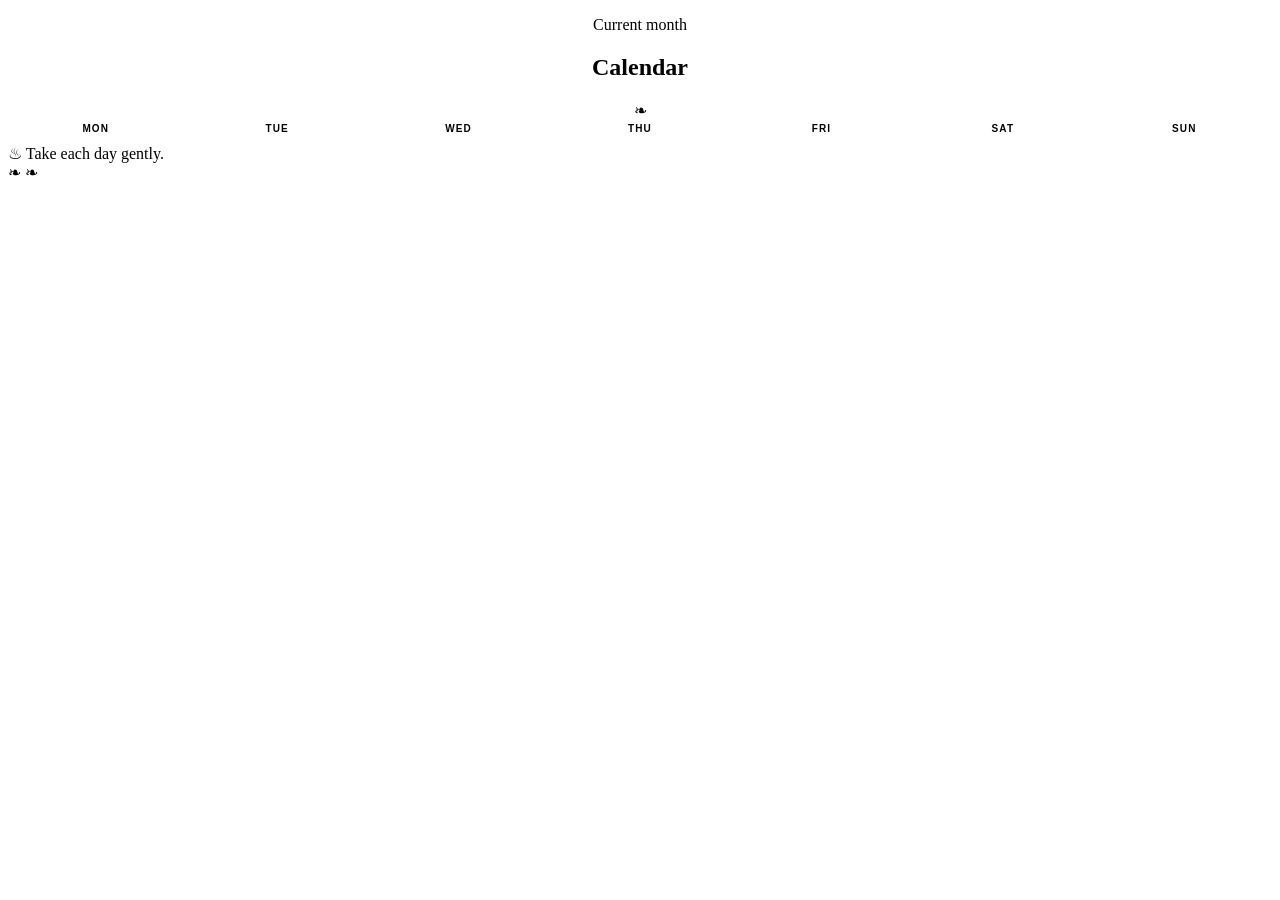
==== calendar.html @ 644a2b5f "Add calendar.html for Onsen Calendar structure This file contains the HTML structure and styling for" ====
<!DOCTYPE html>
<html lang="en">

<head>

    <meta charset="UTF-8">

    <meta
        name="viewport"
        content="width=device-width, initial-scale=1.0"
    >

    <title>Onsen Calendar</title>

    <link
        rel="stylesheet"
        href="css/onsen.css"
    >

    <style>

        /* =====================================================
           Calendar-specific styling
           ===================================================== */

        .onsen-calendar-header {
            position: relative;
            z-index: 1;

            text-align: center;
        }


        .onsen-calendar-grid {
            position: relative;
            z-index: 1;

            display: grid;
            grid-template-columns: repeat(7, 1fr);

            gap: 6px;
        }


        .onsen-calendar-weekday {
            padding: 3px 0 10px;

            color: var(--onsen-sage-light);

            text-align: center;

            font-family:
                Arial,
                Helvetica,
                sans-serif;

            font-size: 10px;
            font-weight: bold;
            letter-spacing: 0.11em;
            text-transform: uppercase;
        }


        .onsen-calendar-day {
            display: grid;
            place-items: center;

            min-width: 0;
            aspect-ratio: 1;

            color: var(--onsen-text);

            background: rgba(255, 255, 255, 0.018);

            border: 1px solid var(--onsen-border-light);
            border-radius: var(--onsen-radius-small);

            font-size: clamp(14px, 3.5vw, 17px);

            transition:
                color 160ms ease,
                background 160ms ease,
                border-color 160ms ease;
        }


        .onsen-calendar-day:not(
            .onsen-calendar-day-empty
        ):hover {
            color: var(--onsen-sage-light);

            background: rgba(125, 141, 114, 0.08);

            border-color: rgba(168, 182, 154, 0.24);
        }


        .onsen-calendar-day-empty {
            background: transparent;
            border-color: transparent;
        }


        .onsen-calendar-day-today {
            color: #182015;

            background:
                linear-gradient(
                    145deg,
                    var(--onsen-sage-light),
                    var(--onsen-sage)
                );

            border-color: rgba(211, 222, 199, 0.52);

            box-shadow:
                0 0 0 3px rgba(126, 147, 112, 0.11),
                0 5px 14px rgba(0, 0, 0, 0.30);

            font-weight: bold;
        }


        .onsen-calendar-day-today:hover {
            color: #182015;

            background:
                linear-gradient(
                    145deg,
                    var(--onsen-sage-light),
                    var(--onsen-sage)
                );
        }


        @media (max-width: 500px) {

            .onsen-calendar-grid {
                gap: 4px;
            }


            .onsen-calendar-day {
                border-radius: 7px;
            }

        }

    </style>

</head>


<body>

    <section
        class="onsen-widget"
        aria-label="Calendar for the current month"
    >

        <div class="onsen-content">

            <header class="onsen-calendar-header">

                <p class="onsen-label onsen-center">
                    Current month
                </p>


                <h1
                    class="onsen-title onsen-margin-top-small"
                    id="calendarMonth"
                >
                    Calendar
                </h1>


                <div
                    class="onsen-divider"
                    aria-hidden="true"
                >
                    <span class="onsen-divider-symbol">
                        ❧
                    </span>
                </div>

            </header>


            <div
                class="onsen-calendar-grid"
                id="calendarGrid"
                role="grid"
                aria-label="Days in the current month"
            >

                <div
                    class="onsen-calendar-weekday"
                    role="columnheader"
                >
                    Mon
                </div>

                <div
                    class="onsen-calendar-weekday"
                    role="columnheader"
                >
                    Tue
                </div>

                <div
                    class="onsen-calendar-weekday"
                    role="columnheader"
                >
                    Wed
                </div>

                <div
                    class="onsen-calendar-weekday"
                    role="columnheader"
                >
                    Thu
                </div>

                <div
                    class="onsen-calendar-weekday"
                    role="columnheader"
                >
                    Fri
                </div>

                <div
                    class="onsen-calendar-weekday"
                    role="columnheader"
                >
                    Sat
                </div>

                <div
                    class="onsen-calendar-weekday"
                    role="columnheader"
                >
                    Sun
                </div>

            </div>


            <footer class="onsen-footer">

                <span
                    class="onsen-footer-line"
                    aria-hidden="true"
                ></span>

                <span
                    class="onsen-footer-symbol"
                    aria-hidden="true"
                >
                    ♨
                </span>

                <span>
                    Take each day gently.
                </span>

                <span
                    class="onsen-footer-line"
                    aria-hidden="true"
                ></span>

            </footer>

        </div>


        <div
            class="onsen-steam"
            aria-hidden="true"
        >
            <span></span>
            <span></span>
            <span></span>
        </div>


        <div
            class="onsen-plant"
            aria-hidden="true"
        >
            <span>❧</span>
            <span>❧</span>
        </div>

    </section>


    <script src="js/onsen.js"></script>


    <script>

        function renderCalendar() {

            onsenRenderCurrentCalendar({
                titleId: "calendarMonth",
                gridId: "calendarGrid"
            });

        }


        renderCalendar();


        onsenRefreshAfterMidnight(() => {

            renderCalendar();

        });

    </script>

</body>

</html>
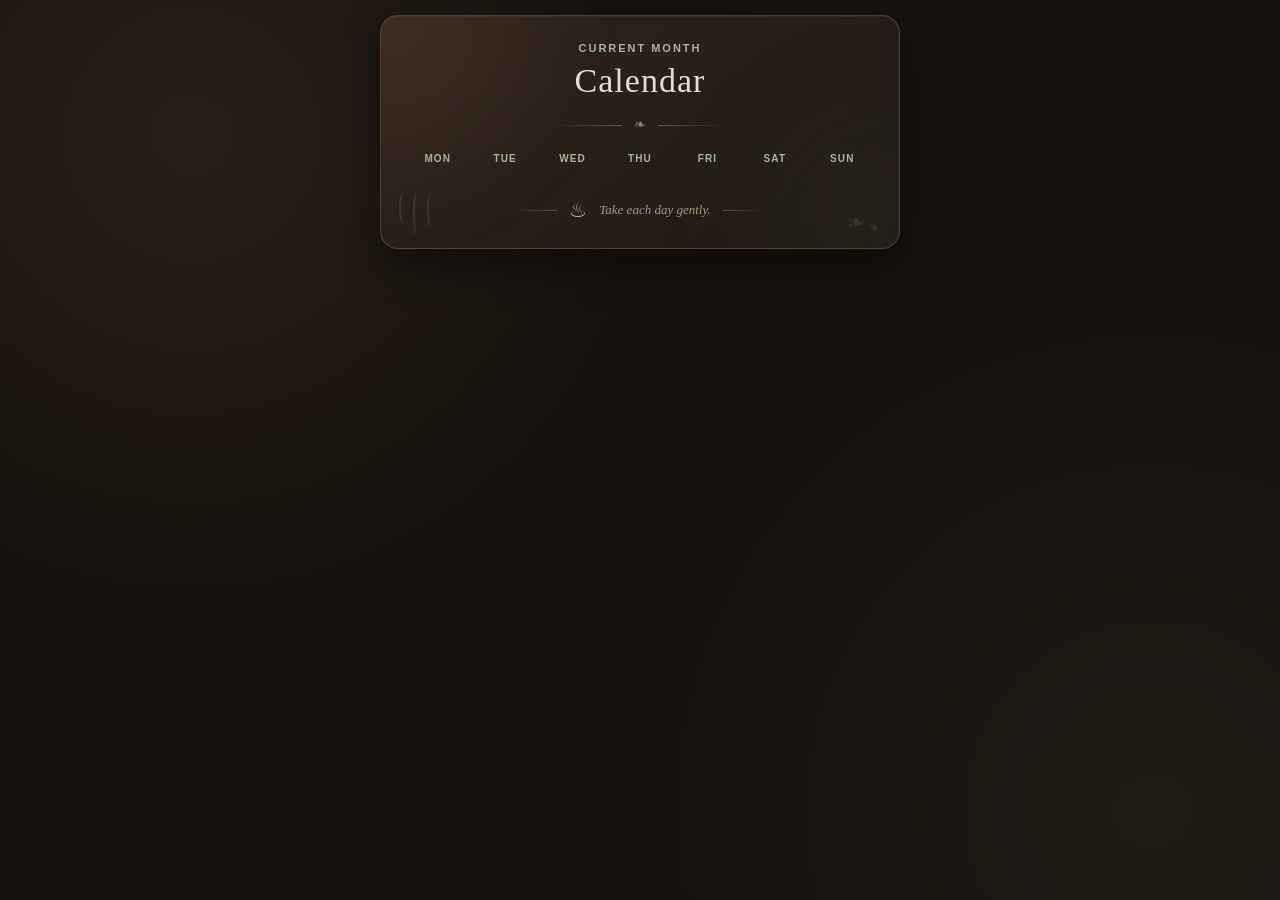
==== commit a1a2d87f: "Change stylesheet reference from onsen.css to widgets.css" ====
--- a/calendar.html
+++ b/calendar.html
@@ -14,7 +14,7 @@
 
     <link
         rel="stylesheet"
-        href="css/onsen.css"
+        href="widgets.css"
     >
 
     <style>
--- a/widgets.css
+++ b/widgets.css
@@ -0,0 +1,611 @@
+/* ==========================================================
+   NIGHT ONSEN WIDGET THEME
+   Shared styling for all Notion widgets
+   ========================================================== */
+
+
+/* ==========================================================
+   1. Theme variables
+   ========================================================== */
+
+:root {
+    --onsen-page-background: #17120e;
+
+    --onsen-card-top: #30251d;
+    --onsen-card-bottom: #1f1813;
+
+    --onsen-text: #e8dece;
+    --onsen-muted: #a79785;
+
+    --onsen-brown: #a9825d;
+    --onsen-brown-light: #cfb08c;
+    --onsen-brown-dark: #6f5139;
+
+    --onsen-sage: #7d8d72;
+    --onsen-sage-light: #a8b69a;
+    --onsen-sage-dark: #53624d;
+
+    --onsen-border: rgba(181, 145, 106, 0.30);
+    --onsen-border-light: rgba(205, 180, 145, 0.10);
+
+    --onsen-shadow: rgba(0, 0, 0, 0.45);
+
+    --onsen-radius-large: 18px;
+    --onsen-radius-medium: 12px;
+    --onsen-radius-small: 8px;
+}
+
+
+/* ==========================================================
+   2. Basic reset
+   ========================================================== */
+
+* {
+    box-sizing: border-box;
+}
+
+html,
+body {
+    width: 100%;
+    min-height: 100%;
+    margin: 0;
+}
+
+button,
+input,
+select,
+textarea {
+    font: inherit;
+}
+
+
+/* ==========================================================
+   3. Page layout
+   ========================================================== */
+
+body {
+    display: flex;
+    align-items: center;
+    justify-content: center;
+
+    padding: 15px;
+
+    color: var(--onsen-text);
+
+    background:
+        radial-gradient(
+            circle at 15% 15%,
+            rgba(125, 90, 60, 0.18),
+            transparent 35%
+        ),
+        radial-gradient(
+            circle at 90% 90%,
+            rgba(92, 112, 82, 0.10),
+            transparent 35%
+        ),
+        var(--onsen-page-background);
+
+    font-family:
+        Georgia,
+        "Times New Roman",
+        serif;
+}
+
+
+/* ==========================================================
+   4. Main widget card
+   ========================================================== */
+
+.onsen-widget {
+    position: relative;
+
+    width: min(100%, 520px);
+    padding: 26px;
+
+    overflow: hidden;
+
+    background:
+        linear-gradient(
+            145deg,
+            var(--onsen-card-top),
+            var(--onsen-card-bottom)
+        );
+
+    border: 1px solid var(--onsen-border);
+    border-radius: var(--onsen-radius-large);
+
+    box-shadow:
+        inset 0 1px 0 rgba(255, 240, 220, 0.05),
+        0 15px 40px var(--onsen-shadow);
+}
+
+
+/* Warm brown glow */
+
+.onsen-widget::before {
+    content: "";
+
+    position: absolute;
+    top: -90px;
+    left: -90px;
+
+    width: 230px;
+    height: 230px;
+
+    background: rgba(176, 130, 90, 0.10);
+    border-radius: 50%;
+
+    filter: blur(55px);
+
+    pointer-events: none;
+}
+
+
+/* Muted sage glow */
+
+.onsen-widget::after {
+    content: "";
+
+    position: absolute;
+    right: -90px;
+    bottom: -90px;
+
+    width: 220px;
+    height: 220px;
+
+    background: rgba(118, 144, 104, 0.08);
+    border-radius: 50%;
+
+    filter: blur(60px);
+
+    pointer-events: none;
+}
+
+
+/* Keeps widget content above the decorative glows */
+
+.onsen-content {
+    position: relative;
+    z-index: 1;
+}
+
+
+/* ==========================================================
+   5. Typography
+   ========================================================== */
+
+.onsen-title {
+    margin: 0;
+
+    color: var(--onsen-text);
+
+    text-align: center;
+    font-size: clamp(28px, 6vw, 34px);
+    font-weight: normal;
+    letter-spacing: 0.03em;
+}
+
+.onsen-title-accent {
+    color: var(--onsen-brown-light);
+}
+
+.onsen-subtitle {
+    margin: 8px 0 0;
+
+    color: var(--onsen-muted);
+
+    text-align: center;
+    font-size: 14px;
+    font-style: italic;
+}
+
+.onsen-label {
+    margin: 0;
+
+    color: var(--onsen-sage-light);
+
+    font-family:
+        Arial,
+        Helvetica,
+        sans-serif;
+
+    font-size: 11px;
+    font-weight: bold;
+    letter-spacing: 0.18em;
+    text-transform: uppercase;
+}
+
+.onsen-text {
+    color: var(--onsen-text);
+}
+
+.onsen-muted {
+    color: var(--onsen-muted);
+}
+
+.onsen-sage-text {
+    color: var(--onsen-sage-light);
+}
+
+.onsen-brown-text {
+    color: var(--onsen-brown-light);
+}
+
+
+/* ==========================================================
+   6. Divider
+   ========================================================== */
+
+.onsen-divider {
+    display: flex;
+    align-items: center;
+    justify-content: center;
+    gap: 12px;
+
+    margin: 18px 0;
+
+    color: var(--onsen-sage);
+}
+
+.onsen-divider::before,
+.onsen-divider::after {
+    content: "";
+
+    width: 70px;
+    height: 1px;
+}
+
+.onsen-divider::before {
+    background:
+        linear-gradient(
+            to right,
+            transparent,
+            rgba(150, 170, 135, 0.45)
+        );
+}
+
+.onsen-divider::after {
+    background:
+        linear-gradient(
+            to left,
+            transparent,
+            rgba(150, 170, 135, 0.45)
+        );
+}
+
+.onsen-divider-symbol {
+    font-size: 14px;
+    line-height: 1;
+}
+
+
+/* ==========================================================
+   7. Footer
+   ========================================================== */
+
+.onsen-footer {
+    display: flex;
+    align-items: center;
+    justify-content: center;
+    gap: 12px;
+
+    margin-top: 24px;
+
+    color: var(--onsen-muted);
+
+    text-align: center;
+    font-size: 13px;
+    font-style: italic;
+}
+
+.onsen-footer-line {
+    width: 42px;
+    height: 1px;
+}
+
+.onsen-footer-line:first-child {
+    background:
+        linear-gradient(
+            to right,
+            transparent,
+            rgba(176, 145, 110, 0.45)
+        );
+}
+
+.onsen-footer-line:last-child {
+    background:
+        linear-gradient(
+            to left,
+            transparent,
+            rgba(176, 145, 110, 0.45)
+        );
+}
+
+.onsen-footer-symbol {
+    color: var(--onsen-brown-light);
+
+    font-size: 20px;
+    font-style: normal;
+}
+
+
+/* ==========================================================
+   8. Buttons
+   ========================================================== */
+
+.onsen-button {
+    display: inline-flex;
+    align-items: center;
+    justify-content: center;
+
+    padding: 10px 18px;
+
+    color: #f6f2eb;
+    background:
+        linear-gradient(
+            145deg,
+            var(--onsen-sage),
+            var(--onsen-sage-dark)
+        );
+
+    border: 1px solid rgba(204, 219, 194, 0.16);
+    border-radius: var(--onsen-radius-medium);
+
+    cursor: pointer;
+
+    transition:
+        transform 160ms ease,
+        filter 160ms ease,
+        border-color 160ms ease;
+}
+
+.onsen-button:hover {
+    border-color: rgba(204, 219, 194, 0.30);
+
+    filter: brightness(1.06);
+    transform: translateY(-1px);
+}
+
+.onsen-button:focus-visible {
+    outline: 2px solid var(--onsen-sage-light);
+    outline-offset: 3px;
+}
+
+.onsen-button-secondary {
+    color: var(--onsen-text);
+    background: rgba(255, 255, 255, 0.025);
+
+    border: 1px solid var(--onsen-border-light);
+}
+
+.onsen-button-secondary:hover {
+    background: rgba(125, 141, 114, 0.10);
+    border-color: rgba(168, 182, 154, 0.35);
+}
+
+
+/* ==========================================================
+   9. Small panels and tiles
+   ========================================================== */
+
+.onsen-panel {
+    background: rgba(255, 255, 255, 0.018);
+
+    border: 1px solid var(--onsen-border-light);
+    border-radius: var(--onsen-radius-medium);
+}
+
+.onsen-panel-sage {
+    background: rgba(125, 141, 114, 0.08);
+
+    border: 1px solid rgba(168, 182, 154, 0.18);
+    border-radius: var(--onsen-radius-medium);
+}
+
+.onsen-panel-brown {
+    background: rgba(169, 130, 93, 0.08);
+
+    border: 1px solid rgba(207, 176, 140, 0.16);
+    border-radius: var(--onsen-radius-medium);
+}
+
+
+/* ==========================================================
+   10. Steam decoration
+   ========================================================== */
+
+.onsen-steam {
+    position: absolute;
+    bottom: 12px;
+    left: 18px;
+
+    display: flex;
+    gap: 6px;
+
+    opacity: 0.12;
+
+    pointer-events: none;
+}
+
+.onsen-steam span {
+    display: block;
+
+    width: 8px;
+
+    border-left: 2px solid #d7c0a0;
+    border-radius: 50%;
+
+    animation: onsen-steam-rise 5s ease-in-out infinite;
+}
+
+.onsen-steam span:nth-child(1) {
+    height: 32px;
+}
+
+.onsen-steam span:nth-child(2) {
+    height: 44px;
+
+    animation-delay: 0.8s;
+}
+
+.onsen-steam span:nth-child(3) {
+    height: 36px;
+
+    animation-delay: 1.6s;
+}
+
+@keyframes onsen-steam-rise {
+    0%,
+    100% {
+        opacity: 0.2;
+
+        transform:
+            translateY(7px)
+            rotate(4deg);
+    }
+
+    50% {
+        opacity: 0.75;
+
+        transform:
+            translateY(-7px)
+            rotate(-4deg);
+    }
+}
+
+
+/* ==========================================================
+   11. Botanical decoration
+   ========================================================== */
+
+.onsen-plant {
+    position: absolute;
+    right: 18px;
+    bottom: 12px;
+
+    display: flex;
+    align-items: flex-end;
+    gap: 3px;
+
+    color: var(--onsen-sage);
+
+    opacity: 0.20;
+
+    pointer-events: none;
+}
+
+.onsen-plant span:first-child {
+    font-size: 22px;
+
+    transform: rotate(-14deg);
+}
+
+.onsen-plant span:last-child {
+    font-size: 15px;
+
+    transform: rotate(12deg);
+}
+
+
+/* ==========================================================
+   12. Useful layout utilities
+   ========================================================== */
+
+.onsen-center {
+    text-align: center;
+}
+
+.onsen-flex {
+    display: flex;
+}
+
+.onsen-flex-center {
+    display: flex;
+    align-items: center;
+    justify-content: center;
+}
+
+.onsen-flex-between {
+    display: flex;
+    align-items: center;
+    justify-content: space-between;
+}
+
+.onsen-grid {
+    display: grid;
+}
+
+.onsen-gap-small {
+    gap: 6px;
+}
+
+.onsen-gap-medium {
+    gap: 12px;
+}
+
+.onsen-gap-large {
+    gap: 20px;
+}
+
+.onsen-margin-top-small {
+    margin-top: 8px;
+}
+
+.onsen-margin-top-medium {
+    margin-top: 16px;
+}
+
+.onsen-margin-top-large {
+    margin-top: 24px;
+}
+
+
+/* ==========================================================
+   13. Responsive styling
+   ========================================================== */
+
+@media (max-width: 500px) {
+    body {
+        padding: 6px;
+    }
+
+    .onsen-widget {
+        padding: 18px 14px;
+
+        border-radius: 14px;
+    }
+
+    .onsen-title {
+        font-size: 28px;
+    }
+
+    .onsen-footer {
+        gap: 8px;
+
+        font-size: 12px;
+    }
+
+    .onsen-footer-line {
+        width: 30px;
+    }
+
+    .onsen-plant,
+    .onsen-steam {
+        display: none;
+    }
+}
+
+
+/* ==========================================================
+   14. Reduced motion
+   ========================================================== */
+
+@media (prefers-reduced-motion: reduce) {
+    .onsen-steam span {
+        animation: none;
+    }
+
+    .onsen-button {
+        transition: none;
+    }
+}
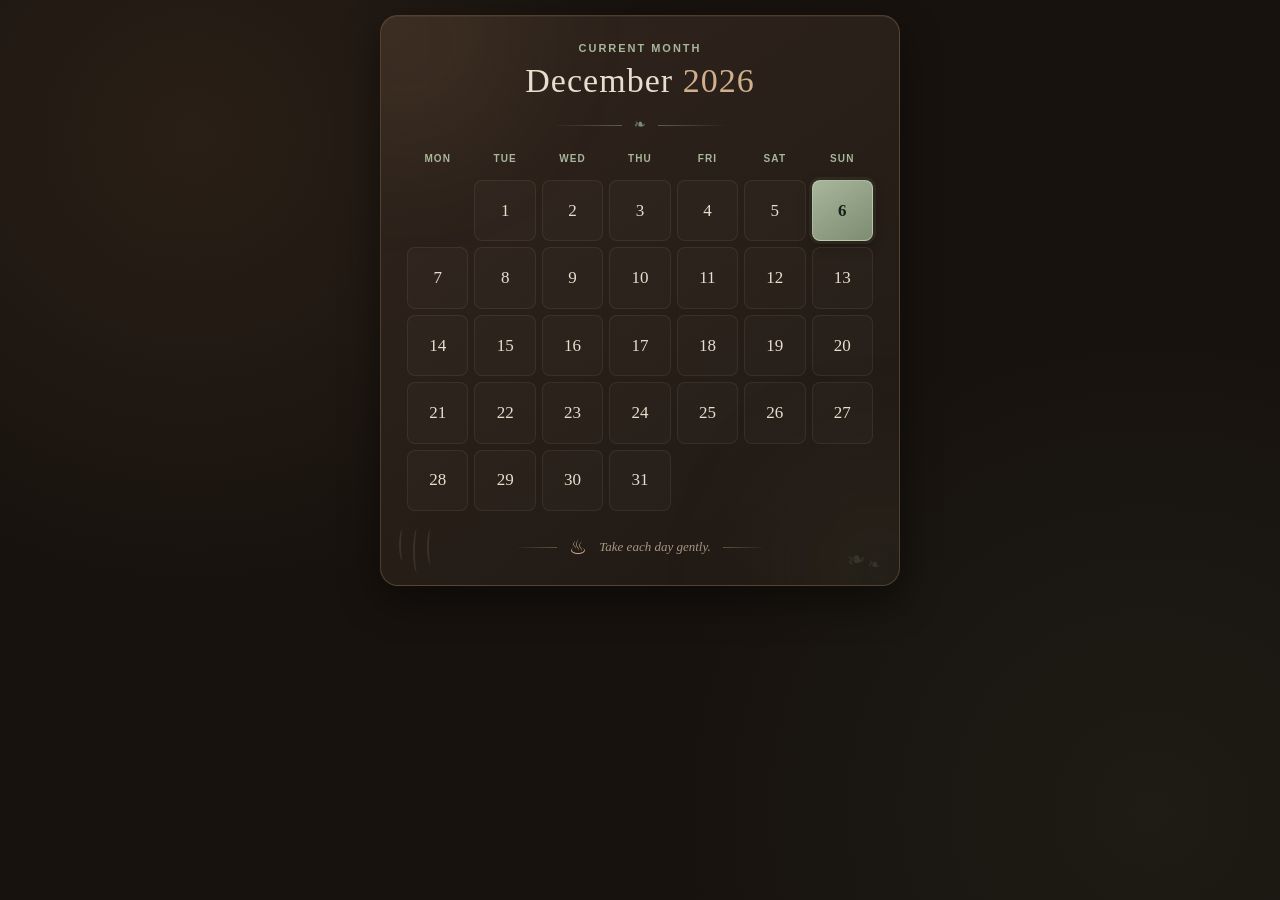
==== commit 647f4633: "Replace onsen.js with widgets.js in calendar.html" ====
--- a/calendar.html
+++ b/calendar.html
@@ -295,7 +295,7 @@
     </section>
 
 
-    <script src="js/onsen.js"></script>
+    <script src="widgets.js"></script>
 
 
     <script>
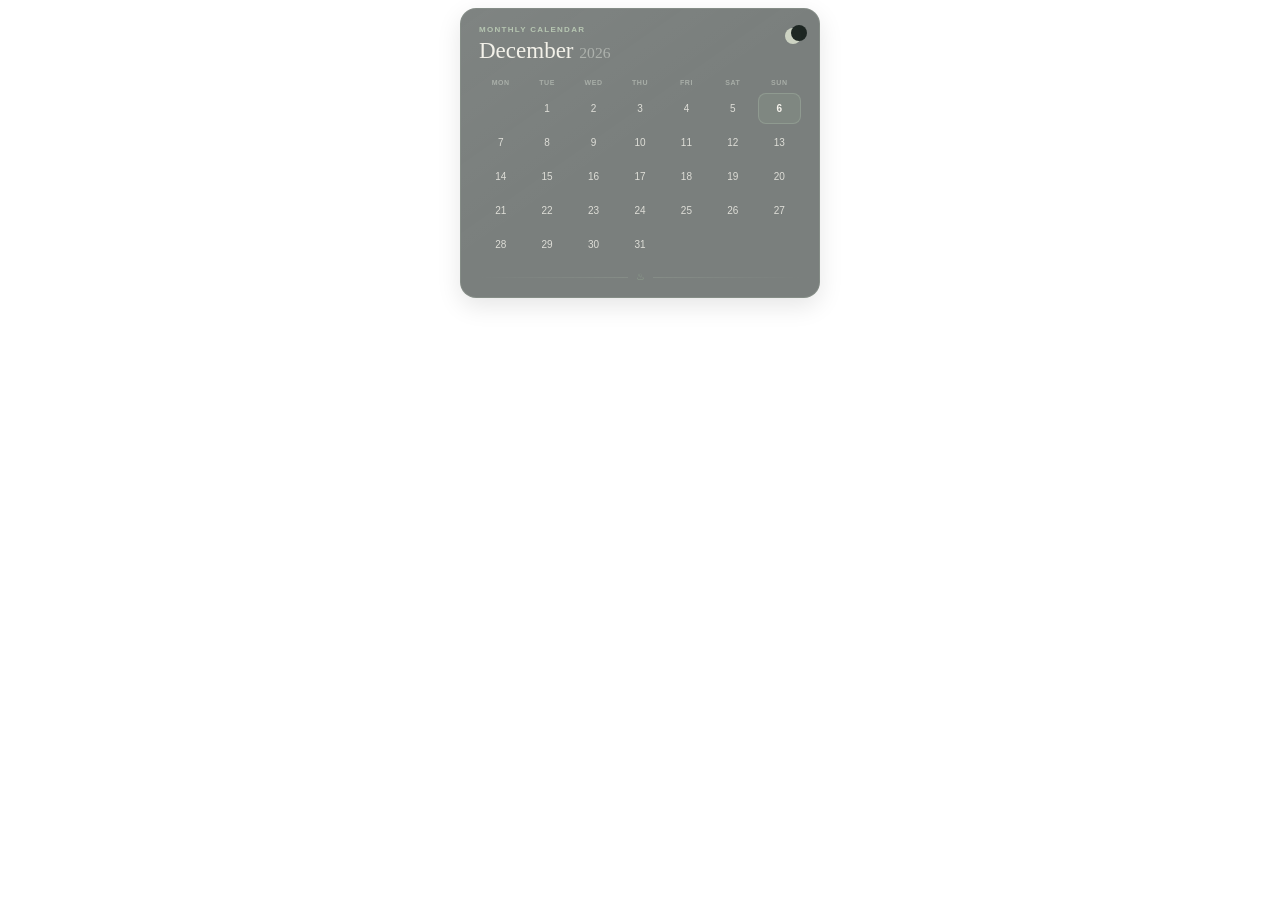
==== commit 733e9d27: "Refactor calendar.html for improved structure and styles Updated HTML structure and styling for cale" ====
--- a/calendar.html
+++ b/calendar.html
@@ -1,5 +1,5 @@
 <!DOCTYPE html>
-<html lang="en">
+<html lang="en-GB">
 
 <head>
 
@@ -12,136 +12,377 @@
 
     <title>Onsen Calendar</title>
 
-    <link
-        rel="stylesheet"
-        href="widgets.css"
-    >
-
     <style>
 
         /* =====================================================
-           Calendar-specific styling
-           ===================================================== */
-
-        .onsen-calendar-header {
+           PAGE RESET
+           ===================================================== */
+
+        *,
+        *::before,
+        *::after {
+            box-sizing: border-box;
+        }
+
+        html,
+        body {
+            width: 100%;
+
+            margin: 0;
+            padding: 0;
+
+            background: transparent;
+
+            color: #f1efe8;
+
+            font-family:
+                -apple-system,
+                BlinkMacSystemFont,
+                "Segoe UI",
+                Arial,
+                sans-serif;
+        }
+
+        body {
+            display: flex;
+            justify-content: center;
+            align-items: flex-start;
+
+            padding: 8px;
+
+            overflow: hidden;
+        }
+
+
+        /* =====================================================
+           CALENDAR CARD
+           ===================================================== */
+
+        .calendar-card {
+            position: relative;
+
+            width: calc(100% - 4px);
+            max-width: 360px;
+
+            padding: 16px 18px 15px;
+
+            overflow: hidden;
+
+            background:
+                rgba(26, 35, 31, 0.58);
+
+            border:
+                1px solid
+                rgba(190, 207, 184, 0.17);
+
+            border-radius: 16px;
+
+            box-shadow:
+                0 8px 24px
+                rgba(0, 0, 0, 0.10);
+
+            backdrop-filter:
+                blur(12px)
+                saturate(105%);
+
+            -webkit-backdrop-filter:
+                blur(12px)
+                saturate(105%);
+        }
+
+        .calendar-card::before {
+            content: "";
+
+            position: absolute;
+            inset: 0;
+
+            pointer-events: none;
+
+            background:
+                linear-gradient(
+                    145deg,
+                    rgba(255, 255, 255, 0.035),
+                    transparent 48%
+                );
+        }
+
+
+        /* =====================================================
+           HEADER
+           ===================================================== */
+
+        .calendar-header {
             position: relative;
             z-index: 1;
 
-            text-align: center;
-        }
-
-
-        .onsen-calendar-grid {
+            display: flex;
+            align-items: flex-start;
+            justify-content: space-between;
+
+            margin-bottom: 13px;
+        }
+
+        .calendar-heading {
+            min-width: 0;
+        }
+
+        .calendar-label {
+            margin: 0 0 4px;
+
+            color:
+                rgba(190, 207, 184, 0.88);
+
+            font-size: 8px;
+            font-weight: 700;
+            letter-spacing: 0.16em;
+            text-transform: uppercase;
+        }
+
+        .calendar-month {
+            margin: 0;
+
+            color: #f3f1e9;
+
+            font-family:
+                Georgia,
+                "Times New Roman",
+                serif;
+
+            font-size: 23px;
+            font-weight: 400;
+            line-height: 1.1;
+        }
+
+        .calendar-year {
+            color:
+                rgba(218, 223, 214, 0.52);
+
+            font-size: 0.68em;
+            font-weight: 400;
+        }
+
+
+        /* =====================================================
+           CRESCENT MOON
+           ===================================================== */
+
+        .calendar-moon {
+            position: relative;
+
+            width: 16px;
+            height: 16px;
+
+            flex: 0 0 auto;
+
+            margin-top: 3px;
+
+            background:
+                rgba(217, 224, 205, 0.88);
+
+            border-radius: 50%;
+        }
+
+        .calendar-moon::after {
+            content: "";
+
+            position: absolute;
+            top: -3px;
+            left: 6px;
+
+            width: 16px;
+            height: 16px;
+
+            background:
+                rgba(28, 37, 33, 0.98);
+
+            border-radius: 50%;
+        }
+
+
+        /* =====================================================
+           WEEKDAY HEADERS
+           ===================================================== */
+
+        .calendar-weekdays {
             position: relative;
             z-index: 1;
 
             display: grid;
-            grid-template-columns: repeat(7, 1fr);
-
-            gap: 6px;
-        }
-
-
-        .onsen-calendar-weekday {
-            padding: 3px 0 10px;
-
-            color: var(--onsen-sage-light);
-
+
+            grid-template-columns:
+                repeat(
+                    7,
+                    minmax(0, 1fr)
+                );
+
+            gap: 3px;
+
+            margin-bottom: 4px;
+        }
+
+        .calendar-weekday {
+            display: flex;
+            align-items: center;
+            justify-content: center;
+
+            min-width: 0;
+            padding: 3px 0;
+
+            color:
+                rgba(218, 223, 214, 0.48);
+
+            font-size: 7px;
+            font-weight: 700;
+            letter-spacing: 0.08em;
+            text-transform: uppercase;
+        }
+
+
+        /* =====================================================
+           DATE GRID
+           ===================================================== */
+
+        .calendar-grid {
+            position: relative;
+            z-index: 1;
+
+            display: grid;
+
+            grid-template-columns:
+                repeat(
+                    7,
+                    minmax(0, 1fr)
+                );
+
+            gap: 3px;
+        }
+
+        .calendar-day {
+            display: flex;
+            align-items: center;
+            justify-content: center;
+
+            min-width: 0;
+            min-height: 31px;
+
+            padding: 3px;
+
+            color:
+                rgba(241, 239, 232, 0.84);
+
+            background: transparent;
+
+            border:
+                1px solid
+                transparent;
+
+            border-radius: 8px;
+
+            font-size: 10px;
+            line-height: 1;
             text-align: center;
-
-            font-family:
-                Arial,
-                Helvetica,
-                sans-serif;
+        }
+
+        .calendar-day:not(
+            .calendar-empty
+        ):hover {
+            background:
+                rgba(255, 255, 255, 0.05);
+        }
+
+        .calendar-empty {
+            color: transparent;
+
+            pointer-events: none;
+        }
+
+        .calendar-today {
+            color: #f5f3ec;
+
+            background:
+                rgba(151, 174, 148, 0.18);
+
+            border-color:
+                rgba(190, 207, 184, 0.27);
+
+            font-weight: 700;
+        }
+
+
+        /* =====================================================
+           FOOTER
+           ===================================================== */
+
+        .calendar-footer {
+            position: relative;
+            z-index: 1;
+
+            display: flex;
+            align-items: center;
+            gap: 8px;
+
+            margin-top: 12px;
+        }
+
+        .calendar-footer::before,
+        .calendar-footer::after {
+            content: "";
+
+            flex: 1;
+
+            height: 1px;
+
+            background:
+                linear-gradient(
+                    to right,
+                    transparent,
+                    rgba(190, 207, 184, 0.17)
+                );
+        }
+
+        .calendar-footer::after {
+            background:
+                linear-gradient(
+                    to left,
+                    transparent,
+                    rgba(190, 207, 184, 0.17)
+                );
+        }
+
+        .calendar-footer-symbol {
+            color:
+                rgba(151, 174, 148, 0.72);
 
             font-size: 10px;
-            font-weight: bold;
-            letter-spacing: 0.11em;
-            text-transform: uppercase;
-        }
-
-
-        .onsen-calendar-day {
-            display: grid;
-            place-items: center;
-
-            min-width: 0;
-            aspect-ratio: 1;
-
-            color: var(--onsen-text);
-
-            background: rgba(255, 255, 255, 0.018);
-
-            border: 1px solid var(--onsen-border-light);
-            border-radius: var(--onsen-radius-small);
-
-            font-size: clamp(14px, 3.5vw, 17px);
-
-            transition:
-                color 160ms ease,
-                background 160ms ease,
-                border-color 160ms ease;
-        }
-
-
-        .onsen-calendar-day:not(
-            .onsen-calendar-day-empty
-        ):hover {
-            color: var(--onsen-sage-light);
-
-            background: rgba(125, 141, 114, 0.08);
-
-            border-color: rgba(168, 182, 154, 0.24);
-        }
-
-
-        .onsen-calendar-day-empty {
-            background: transparent;
-            border-color: transparent;
-        }
-
-
-        .onsen-calendar-day-today {
-            color: #182015;
-
-            background:
-                linear-gradient(
-                    145deg,
-                    var(--onsen-sage-light),
-                    var(--onsen-sage)
-                );
-
-            border-color: rgba(211, 222, 199, 0.52);
-
-            box-shadow:
-                0 0 0 3px rgba(126, 147, 112, 0.11),
-                0 5px 14px rgba(0, 0, 0, 0.30);
-
-            font-weight: bold;
-        }
-
-
-        .onsen-calendar-day-today:hover {
-            color: #182015;
-
-            background:
-                linear-gradient(
-                    145deg,
-                    var(--onsen-sage-light),
-                    var(--onsen-sage)
-                );
-        }
-
-
-        @media (max-width: 500px) {
-
-            .onsen-calendar-grid {
-                gap: 4px;
-            }
-
-
-            .onsen-calendar-day {
-                border-radius: 7px;
+            line-height: 1;
+        }
+
+
+        /* =====================================================
+           SMALL NOTION COLUMNS
+           ===================================================== */
+
+        @media (max-width: 330px) {
+
+            body {
+                padding: 5px;
+            }
+
+            .calendar-card {
+                padding:
+                    14px
+                    13px
+                    13px;
+            }
+
+            .calendar-day {
+                min-height: 27px;
+
+                font-size: 9px;
+            }
+
+            .calendar-month {
+                font-size: 21px;
             }
 
         }
@@ -153,159 +394,290 @@
 
 <body>
 
-    <section
-        class="onsen-widget"
-        aria-label="Calendar for the current month"
+    <main
+        class="calendar-card"
+        aria-label="Current month calendar"
     >
 
-        <div class="onsen-content">
-
-            <header class="onsen-calendar-header">
-
-                <p class="onsen-label onsen-center">
-                    Current month
+        <header class="calendar-header">
+
+            <div class="calendar-heading">
+
+                <p class="calendar-label">
+                    Monthly calendar
                 </p>
 
-
                 <h1
-                    class="onsen-title onsen-margin-top-small"
+                    class="calendar-month"
                     id="calendarMonth"
                 >
-                    Calendar
+                    Loading…
                 </h1>
 
-
-                <div
-                    class="onsen-divider"
-                    aria-hidden="true"
-                >
-                    <span class="onsen-divider-symbol">
-                        ❧
-                    </span>
-                </div>
-
-            </header>
-
-
-            <div
-                class="onsen-calendar-grid"
-                id="calendarGrid"
-                role="grid"
-                aria-label="Days in the current month"
-            >
-
-                <div
-                    class="onsen-calendar-weekday"
-                    role="columnheader"
-                >
-                    Mon
-                </div>
-
-                <div
-                    class="onsen-calendar-weekday"
-                    role="columnheader"
-                >
-                    Tue
-                </div>
-
-                <div
-                    class="onsen-calendar-weekday"
-                    role="columnheader"
-                >
-                    Wed
-                </div>
-
-                <div
-                    class="onsen-calendar-weekday"
-                    role="columnheader"
-                >
-                    Thu
-                </div>
-
-                <div
-                    class="onsen-calendar-weekday"
-                    role="columnheader"
-                >
-                    Fri
-                </div>
-
-                <div
-                    class="onsen-calendar-weekday"
-                    role="columnheader"
-                >
-                    Sat
-                </div>
-
-                <div
-                    class="onsen-calendar-weekday"
-                    role="columnheader"
-                >
-                    Sun
-                </div>
-
             </div>
 
-
-            <footer class="onsen-footer">
-
-                <span
-                    class="onsen-footer-line"
-                    aria-hidden="true"
-                ></span>
-
-                <span
-                    class="onsen-footer-symbol"
-                    aria-hidden="true"
-                >
-                    ♨
-                </span>
-
-                <span>
-                    Take each day gently.
-                </span>
-
-                <span
-                    class="onsen-footer-line"
-                    aria-hidden="true"
-                ></span>
-
-            </footer>
-
-        </div>
+            <span
+                class="calendar-moon"
+                aria-hidden="true"
+            ></span>
+
+        </header>
 
 
         <div
-            class="onsen-steam"
+            class="calendar-weekdays"
             aria-hidden="true"
         >
-            <span></span>
-            <span></span>
-            <span></span>
+
+            <span class="calendar-weekday">
+                Mon
+            </span>
+
+            <span class="calendar-weekday">
+                Tue
+            </span>
+
+            <span class="calendar-weekday">
+                Wed
+            </span>
+
+            <span class="calendar-weekday">
+                Thu
+            </span>
+
+            <span class="calendar-weekday">
+                Fri
+            </span>
+
+            <span class="calendar-weekday">
+                Sat
+            </span>
+
+            <span class="calendar-weekday">
+                Sun
+            </span>
+
         </div>
 
 
+        <section
+            class="calendar-grid"
+            id="calendarGrid"
+            aria-label="Days of the month"
+        ></section>
+
+
         <div
-            class="onsen-plant"
+            class="calendar-footer"
             aria-hidden="true"
         >
-            <span>❧</span>
-            <span>❧</span>
+
+            <span class="calendar-footer-symbol">
+                ♨
+            </span>
+
         </div>
 
-    </section>
-
-
-    <script src="widgets.js"></script>
+    </main>
 
 
     <script>
 
+        "use strict";
+
+
+        function getMondayFirstPosition(
+            year,
+            month
+        ) {
+
+            const sundayFirstDay =
+                new Date(
+                    year,
+                    month,
+                    1
+                ).getDay();
+
+
+            return (
+                sundayFirstDay + 6
+            ) % 7;
+
+        }
+
+
+        function createCalendarDay(
+            dayNumber,
+            isToday
+        ) {
+
+            const dayElement =
+                document.createElement("div");
+
+
+            dayElement.className =
+                "calendar-day";
+
+
+            dayElement.textContent =
+                dayNumber;
+
+
+            if (isToday) {
+
+                dayElement.classList.add(
+                    "calendar-today"
+                );
+
+
+                dayElement.setAttribute(
+                    "aria-current",
+                    "date"
+                );
+
+            }
+
+
+            return dayElement;
+
+        }
+
+
+        function createEmptyDay() {
+
+            const emptyDay =
+                document.createElement("div");
+
+
+            emptyDay.className =
+                "calendar-day calendar-empty";
+
+
+            emptyDay.setAttribute(
+                "aria-hidden",
+                "true"
+            );
+
+
+            return emptyDay;
+
+        }
+
+
         function renderCalendar() {
 
-            onsenRenderCurrentCalendar({
-                titleId: "calendarMonth",
-                gridId: "calendarGrid"
-            });
+            const now =
+                new Date();
+
+
+            const year =
+                now.getFullYear();
+
+
+            const month =
+                now.getMonth();
+
+
+            const currentDay =
+                now.getDate();
+
+
+            const daysInMonth =
+                new Date(
+                    year,
+                    month + 1,
+                    0
+                ).getDate();
+
+
+            const firstDayPosition =
+                getMondayFirstPosition(
+                    year,
+                    month
+                );
+
+
+            const monthName =
+                now.toLocaleDateString(
+                    "en-GB",
+                    {
+                        month: "long"
+                    }
+                );
+
+
+            document.getElementById(
+                "calendarMonth"
+            ).innerHTML =
+                monthName +
+                ' <span class="calendar-year">' +
+                year +
+                "</span>";
+
+
+            const calendarGrid =
+                document.getElementById(
+                    "calendarGrid"
+                );
+
+
+            calendarGrid.replaceChildren();
+
+
+            for (
+                let index = 0;
+                index < firstDayPosition;
+                index++
+            ) {
+
+                calendarGrid.appendChild(
+                    createEmptyDay()
+                );
+
+            }
+
+
+            for (
+                let day = 1;
+                day <= daysInMonth;
+                day++
+            ) {
+
+                calendarGrid.appendChild(
+                    createCalendarDay(
+                        day,
+                        day === currentDay
+                    )
+                );
+
+            }
+
+
+            const totalCells =
+                firstDayPosition +
+                daysInMonth;
+
+
+            const trailingCells =
+                (
+                    7 -
+                    (
+                        totalCells % 7
+                    )
+                ) % 7;
+
+
+            for (
+                let index = 0;
+                index < trailingCells;
+                index++
+            ) {
+
+                calendarGrid.appendChild(
+                    createEmptyDay()
+                );
+
+            }
 
         }
 
@@ -313,11 +685,10 @@
         renderCalendar();
 
 
-        onsenRefreshAfterMidnight(() => {
-
-            renderCalendar();
-
-        });
+        window.setInterval(
+            renderCalendar,
+            60 * 60 * 1000
+        );
 
     </script>
 
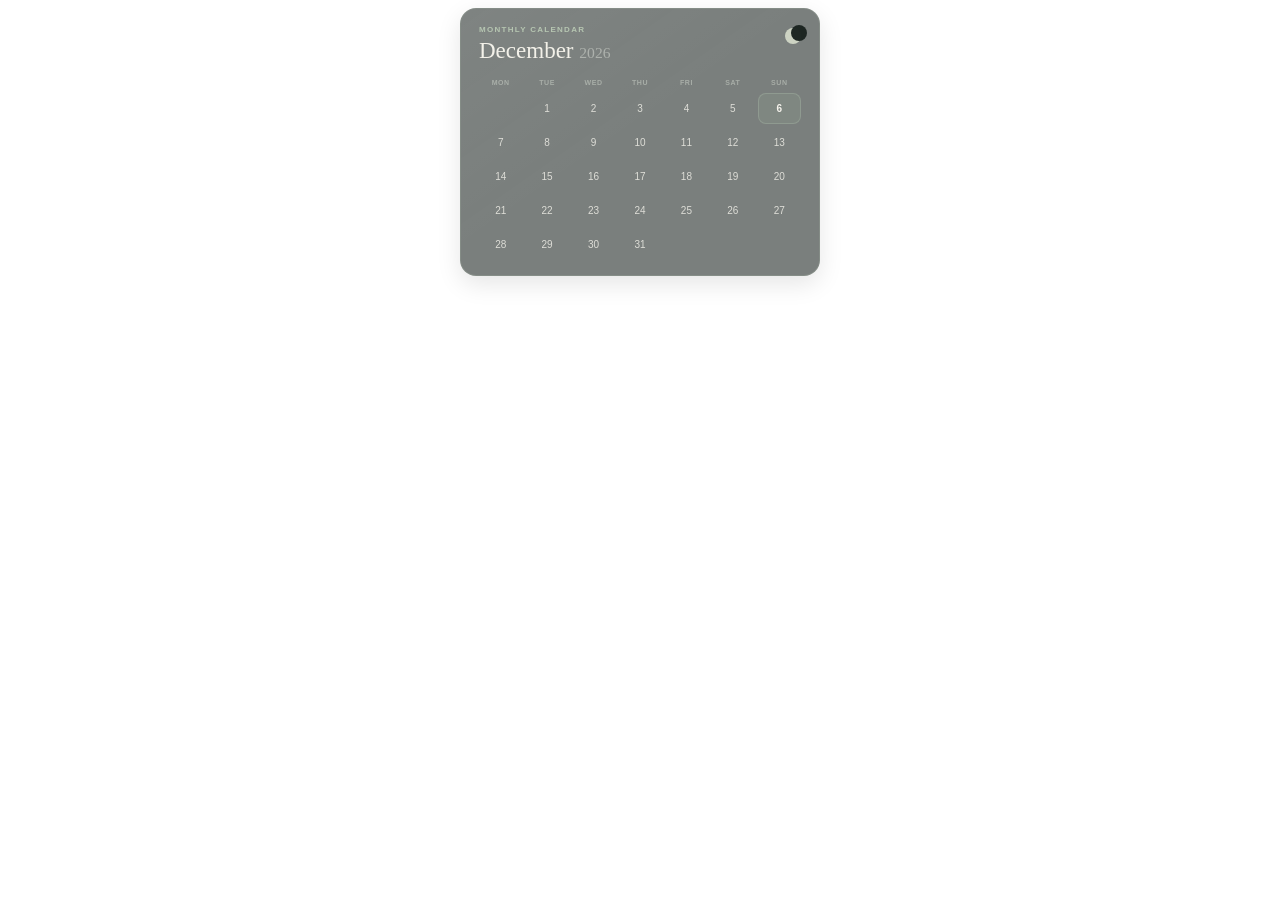
==== commit 78deea53: "Remove calendar footer from calendar.html Removed the calendar footer section from the HTML." ====
--- a/calendar.html
+++ b/calendar.html
@@ -466,17 +466,6 @@
             aria-label="Days of the month"
         ></section>
 
-
-        <div
-            class="calendar-footer"
-            aria-hidden="true"
-        >
-
-            <span class="calendar-footer-symbol">
-                ♨
-            </span>
-
-        </div>
 
     </main>
 
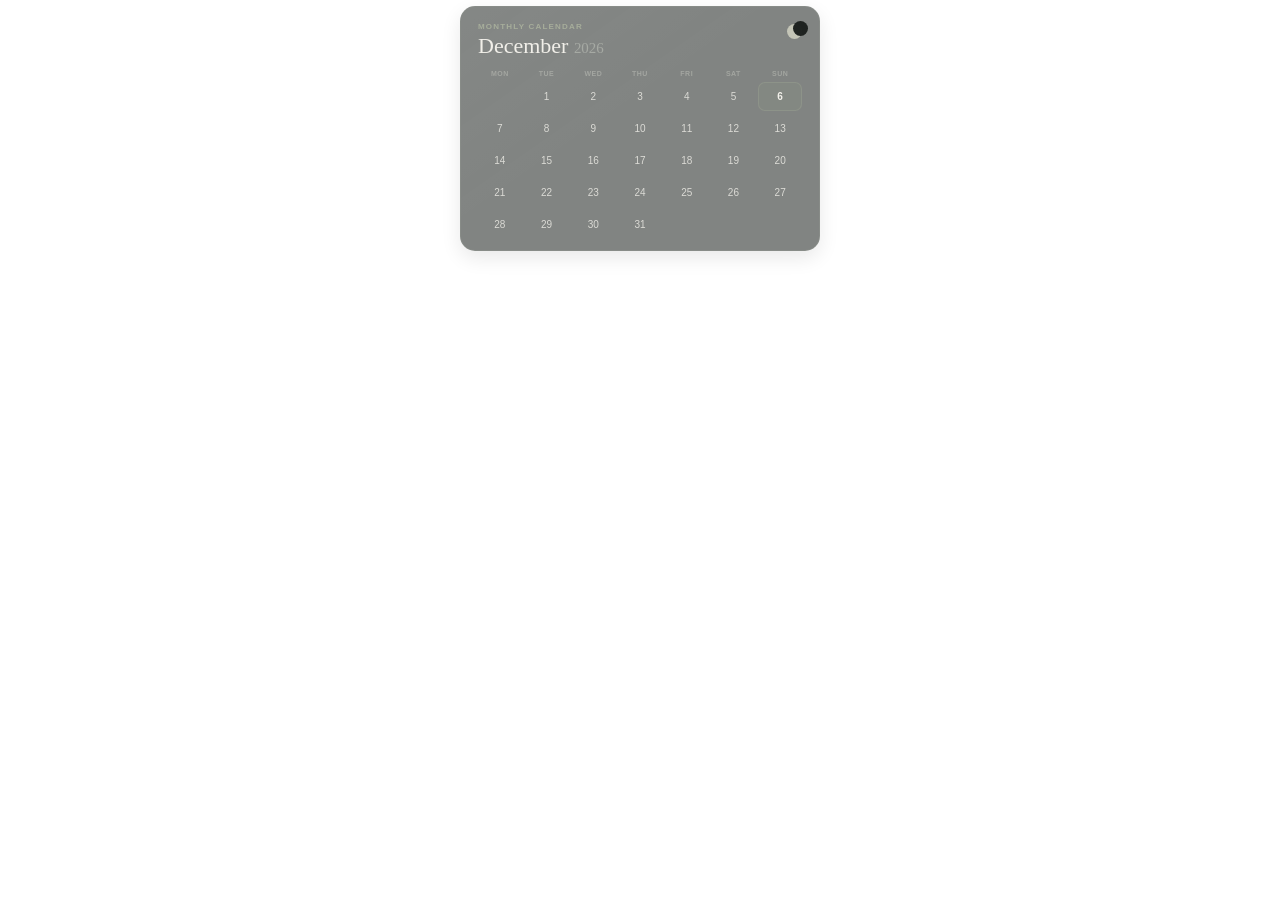
==== commit 0f7b3ebf: "Update calendar styles and layout adjustments Refactor styles for improved layout and appearance." ====
--- a/calendar.html
+++ b/calendar.html
@@ -15,7 +15,7 @@
     <style>
 
         /* =====================================================
-           PAGE RESET
+           PAGE RESET TEST
            ===================================================== */
 
         *,
@@ -24,16 +24,31 @@
             box-sizing: border-box;
         }
 
-        html,
-        body {
+        html {
             width: 100%;
+            height: auto;
 
             margin: 0;
             padding: 0;
 
             background: transparent;
-
-            color: #f1efe8;
+        }
+
+        body {
+            display: flex;
+            align-items: flex-start;
+            justify-content: center;
+
+            width: 100%;
+            height: auto;
+            min-height: 0;
+
+            margin: 0;
+            padding: 6px;
+
+            background: transparent;
+
+            color: #efeee8;
 
             font-family:
                 -apple-system,
@@ -41,14 +56,6 @@
                 "Segoe UI",
                 Arial,
                 sans-serif;
-        }
-
-        body {
-            display: flex;
-            justify-content: center;
-            align-items: flex-start;
-
-            padding: 8px;
 
             overflow: hidden;
         }
@@ -61,33 +68,34 @@
         .calendar-card {
             position: relative;
 
-            width: calc(100% - 4px);
+            width: calc(100% - 2px);
             max-width: 360px;
 
-            padding: 16px 18px 15px;
+            margin: 0;
+            padding: 15px 17px 11px;
 
             overflow: hidden;
 
             background:
-                rgba(26, 35, 31, 0.58);
+                rgba(27, 31, 29, 0.55);
 
             border:
                 1px solid
-                rgba(190, 207, 184, 0.17);
-
-            border-radius: 16px;
+                rgba(175, 183, 165, 0.16);
+
+            border-radius: 15px;
 
             box-shadow:
-                0 8px 24px
-                rgba(0, 0, 0, 0.10);
+                0 7px 20px
+                rgba(0, 0, 0, 0.09);
 
             backdrop-filter:
-                blur(12px)
-                saturate(105%);
+                blur(11px)
+                saturate(95%);
 
             -webkit-backdrop-filter:
-                blur(12px)
-                saturate(105%);
+                blur(11px)
+                saturate(95%);
         }
 
         .calendar-card::before {
@@ -101,8 +109,8 @@
             background:
                 linear-gradient(
                     145deg,
-                    rgba(255, 255, 255, 0.035),
-                    transparent 48%
+                    rgba(255, 255, 255, 0.028),
+                    transparent 46%
                 );
         }
 
@@ -119,7 +127,7 @@
             align-items: flex-start;
             justify-content: space-between;
 
-            margin-bottom: 13px;
+            margin-bottom: 10px;
         }
 
         .calendar-heading {
@@ -127,35 +135,35 @@
         }
 
         .calendar-label {
-            margin: 0 0 4px;
+            margin: 0 0 3px;
 
             color:
-                rgba(190, 207, 184, 0.88);
+                rgba(174, 182, 160, 0.82);
 
             font-size: 8px;
             font-weight: 700;
-            letter-spacing: 0.16em;
+            letter-spacing: 0.15em;
             text-transform: uppercase;
         }
 
         .calendar-month {
             margin: 0;
 
-            color: #f3f1e9;
+            color: #f1efe9;
 
             font-family:
                 Georgia,
                 "Times New Roman",
                 serif;
 
-            font-size: 23px;
+            font-size: 22px;
             font-weight: 400;
             line-height: 1.1;
         }
 
         .calendar-year {
             color:
-                rgba(218, 223, 214, 0.52);
+                rgba(205, 208, 198, 0.48);
 
             font-size: 0.68em;
             font-weight: 400;
@@ -169,15 +177,15 @@
         .calendar-moon {
             position: relative;
 
-            width: 16px;
-            height: 16px;
+            width: 15px;
+            height: 15px;
 
             flex: 0 0 auto;
 
-            margin-top: 3px;
+            margin-top: 2px;
 
             background:
-                rgba(217, 224, 205, 0.88);
+                rgba(210, 211, 194, 0.82);
 
             border-radius: 50%;
         }
@@ -189,11 +197,11 @@
             top: -3px;
             left: 6px;
 
-            width: 16px;
-            height: 16px;
+            width: 15px;
+            height: 15px;
 
             background:
-                rgba(28, 37, 33, 0.98);
+                rgba(29, 33, 31, 0.98);
 
             border-radius: 50%;
         }
@@ -217,7 +225,7 @@
 
             gap: 3px;
 
-            margin-bottom: 4px;
+            margin-bottom: 3px;
         }
 
         .calendar-weekday {
@@ -226,20 +234,20 @@
             justify-content: center;
 
             min-width: 0;
-            padding: 3px 0;
+            padding: 2px 0;
 
             color:
-                rgba(218, 223, 214, 0.48);
+                rgba(204, 207, 198, 0.45);
 
             font-size: 7px;
             font-weight: 700;
-            letter-spacing: 0.08em;
+            letter-spacing: 0.07em;
             text-transform: uppercase;
         }
 
 
         /* =====================================================
-           DATE GRID
+           CALENDAR GRID
            ===================================================== */
 
         .calendar-grid {
@@ -263,12 +271,12 @@
             justify-content: center;
 
             min-width: 0;
-            min-height: 31px;
-
-            padding: 3px;
+            min-height: 29px;
+
+            padding: 2px;
 
             color:
-                rgba(241, 239, 232, 0.84);
+                rgba(239, 238, 232, 0.82);
 
             background: transparent;
 
@@ -276,7 +284,7 @@
                 1px solid
                 transparent;
 
-            border-radius: 8px;
+            border-radius: 7px;
 
             font-size: 10px;
             line-height: 1;
@@ -287,7 +295,7 @@
             .calendar-empty
         ):hover {
             background:
-                rgba(255, 255, 255, 0.05);
+                rgba(255, 255, 255, 0.045);
         }
 
         .calendar-empty {
@@ -297,64 +305,15 @@
         }
 
         .calendar-today {
-            color: #f5f3ec;
+            color: #f3f1eb;
 
             background:
-                rgba(151, 174, 148, 0.18);
+                rgba(143, 153, 133, 0.17);
 
             border-color:
-                rgba(190, 207, 184, 0.27);
+                rgba(174, 182, 160, 0.24);
 
             font-weight: 700;
-        }
-
-
-        /* =====================================================
-           FOOTER
-           ===================================================== */
-
-        .calendar-footer {
-            position: relative;
-            z-index: 1;
-
-            display: flex;
-            align-items: center;
-            gap: 8px;
-
-            margin-top: 12px;
-        }
-
-        .calendar-footer::before,
-        .calendar-footer::after {
-            content: "";
-
-            flex: 1;
-
-            height: 1px;
-
-            background:
-                linear-gradient(
-                    to right,
-                    transparent,
-                    rgba(190, 207, 184, 0.17)
-                );
-        }
-
-        .calendar-footer::after {
-            background:
-                linear-gradient(
-                    to left,
-                    transparent,
-                    rgba(190, 207, 184, 0.17)
-                );
-        }
-
-        .calendar-footer-symbol {
-            color:
-                rgba(151, 174, 148, 0.72);
-
-            font-size: 10px;
-            line-height: 1;
         }
 
 
@@ -365,24 +324,24 @@
         @media (max-width: 330px) {
 
             body {
-                padding: 5px;
+                padding: 4px;
             }
 
             .calendar-card {
                 padding:
-                    14px
                     13px
-                    13px;
+                    12px
+                    9px;
+            }
+
+            .calendar-month {
+                font-size: 20px;
             }
 
             .calendar-day {
-                min-height: 27px;
+                min-height: 26px;
 
                 font-size: 9px;
-            }
-
-            .calendar-month {
-                font-size: 21px;
             }
 
         }
@@ -466,7 +425,6 @@
             aria-label="Days of the month"
         ></section>
 
-
     </main>
 
 
@@ -501,7 +459,9 @@
         ) {
 
             const dayElement =
-                document.createElement("div");
+                document.createElement(
+                    "div"
+                );
 
 
             dayElement.className =
@@ -535,7 +495,9 @@
         function createEmptyDay() {
 
             const emptyDay =
-                document.createElement("div");
+                document.createElement(
+                    "div"
+                );
 
 
             emptyDay.className =
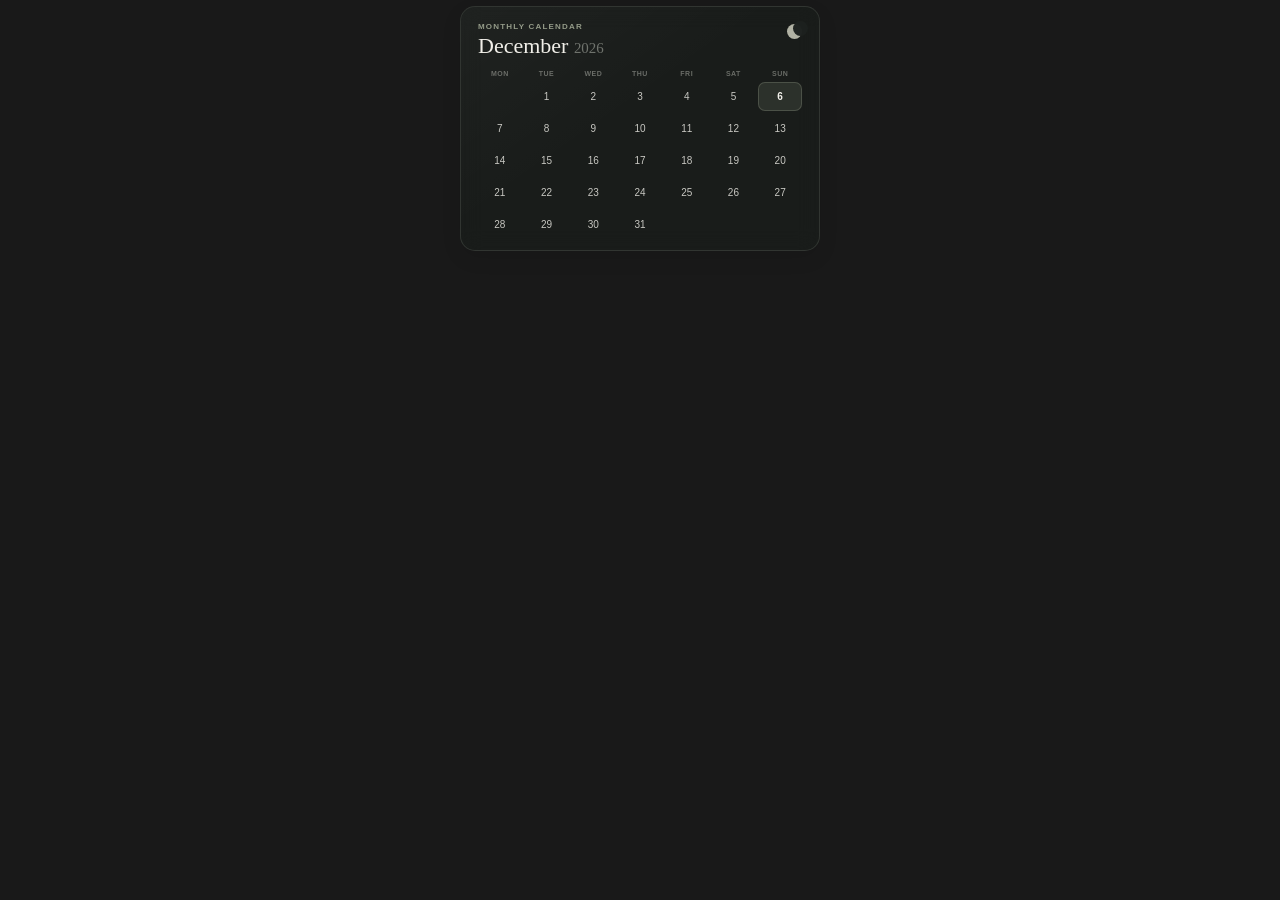
==== commit 7a6639a8: "Implement dark mode styling in calendar.html Added dark color scheme and updated background color." ====
--- a/calendar.html
+++ b/calendar.html
@@ -18,6 +18,10 @@
            PAGE RESET TEST
            ===================================================== */
 
+        :root {
+            color-scheme: dark;
+        }
+        
         *,
         *::before,
         *::after {
@@ -46,7 +50,7 @@
             margin: 0;
             padding: 6px;
 
-            background: transparent;
+            background: #191919 !important;
 
             color: #efeee8;
 
